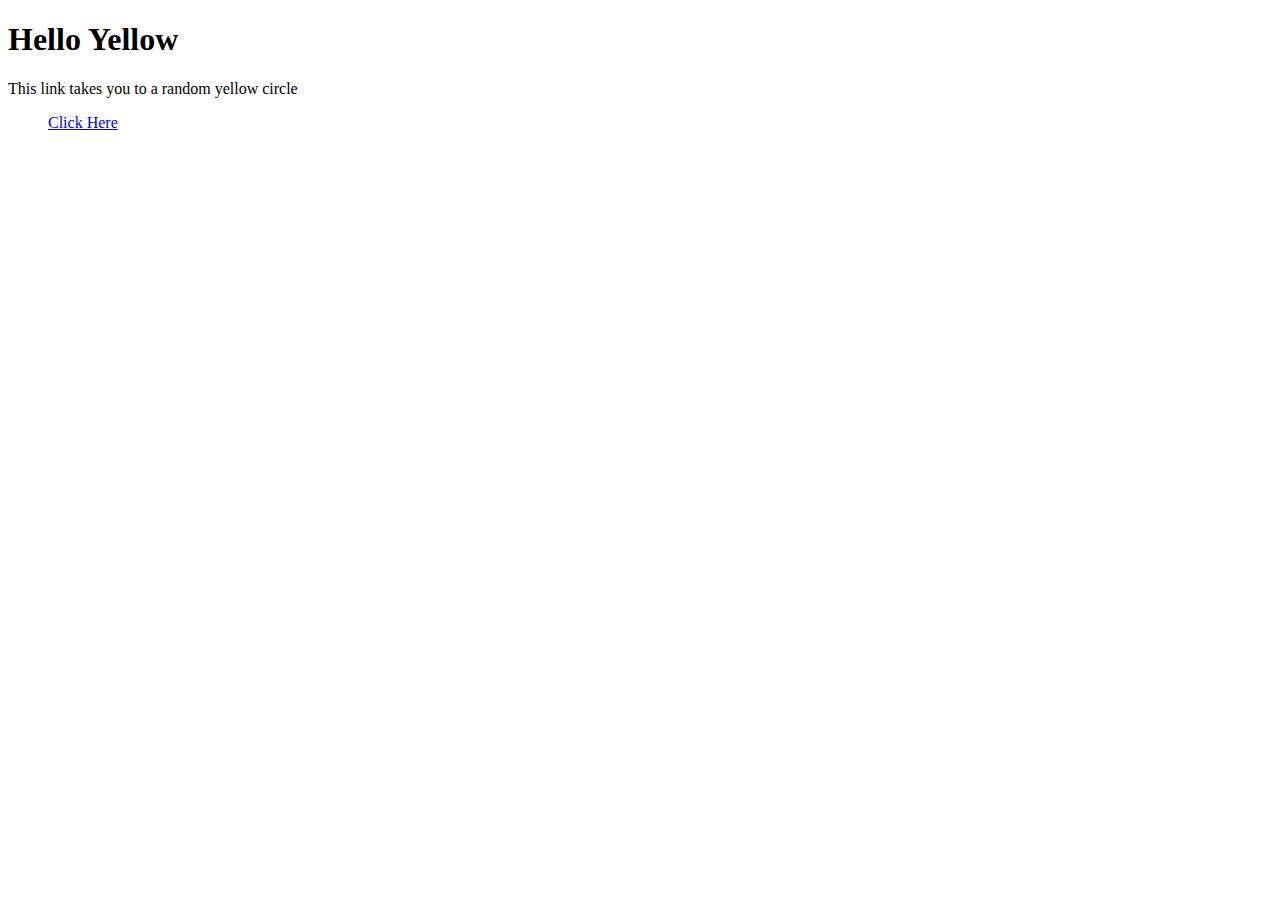
==== index.html @ 2d3a148a "Add files via upload" ====
<!DOCTYPE html>
		<html lang="en">
		<head>
		<title> Hello Yellow</title>
	</head>
</html>
<body>
	<h1>Hello Yellow</h1>
	<header>
	<nav> </nav>
</header>
<div> 
	<p> This link takes you to a random yellow circle </p>
<ul> 
	<a href="Circle page.html"> Click Here
</a>
</ul>
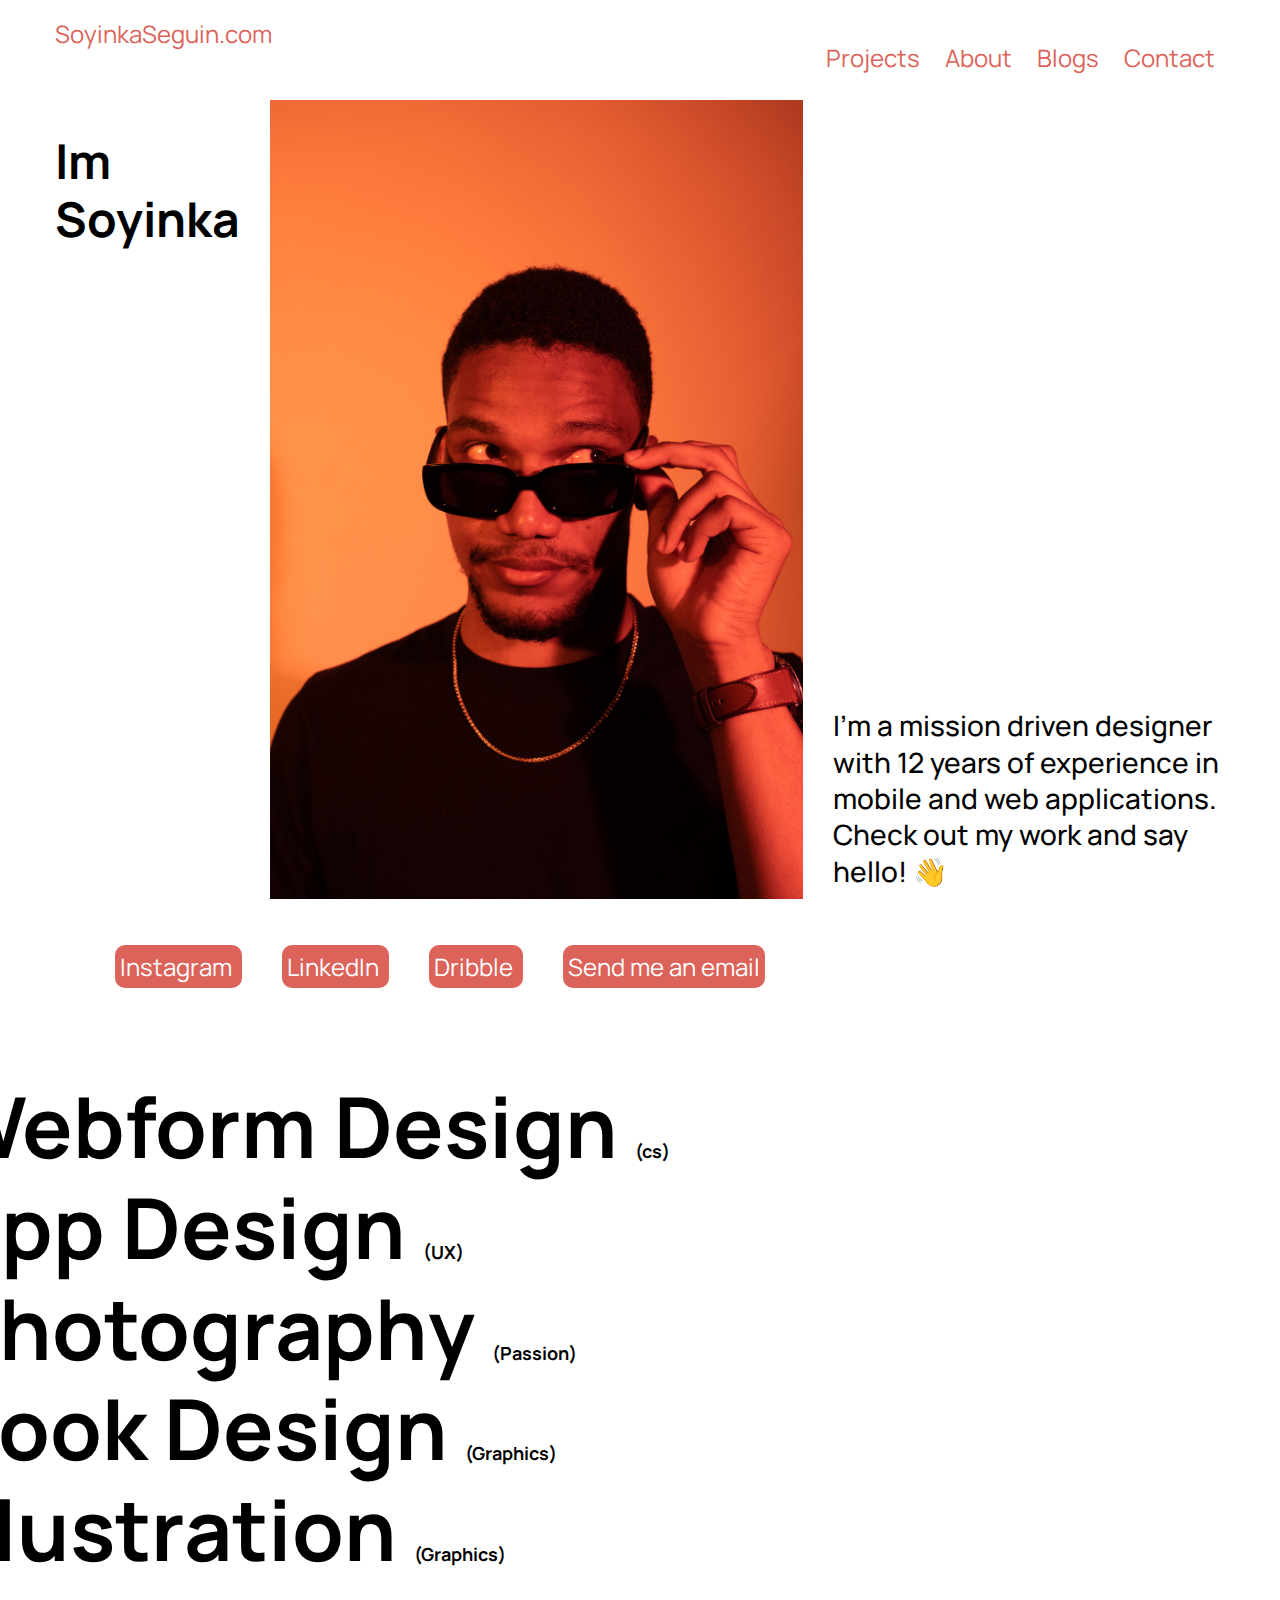
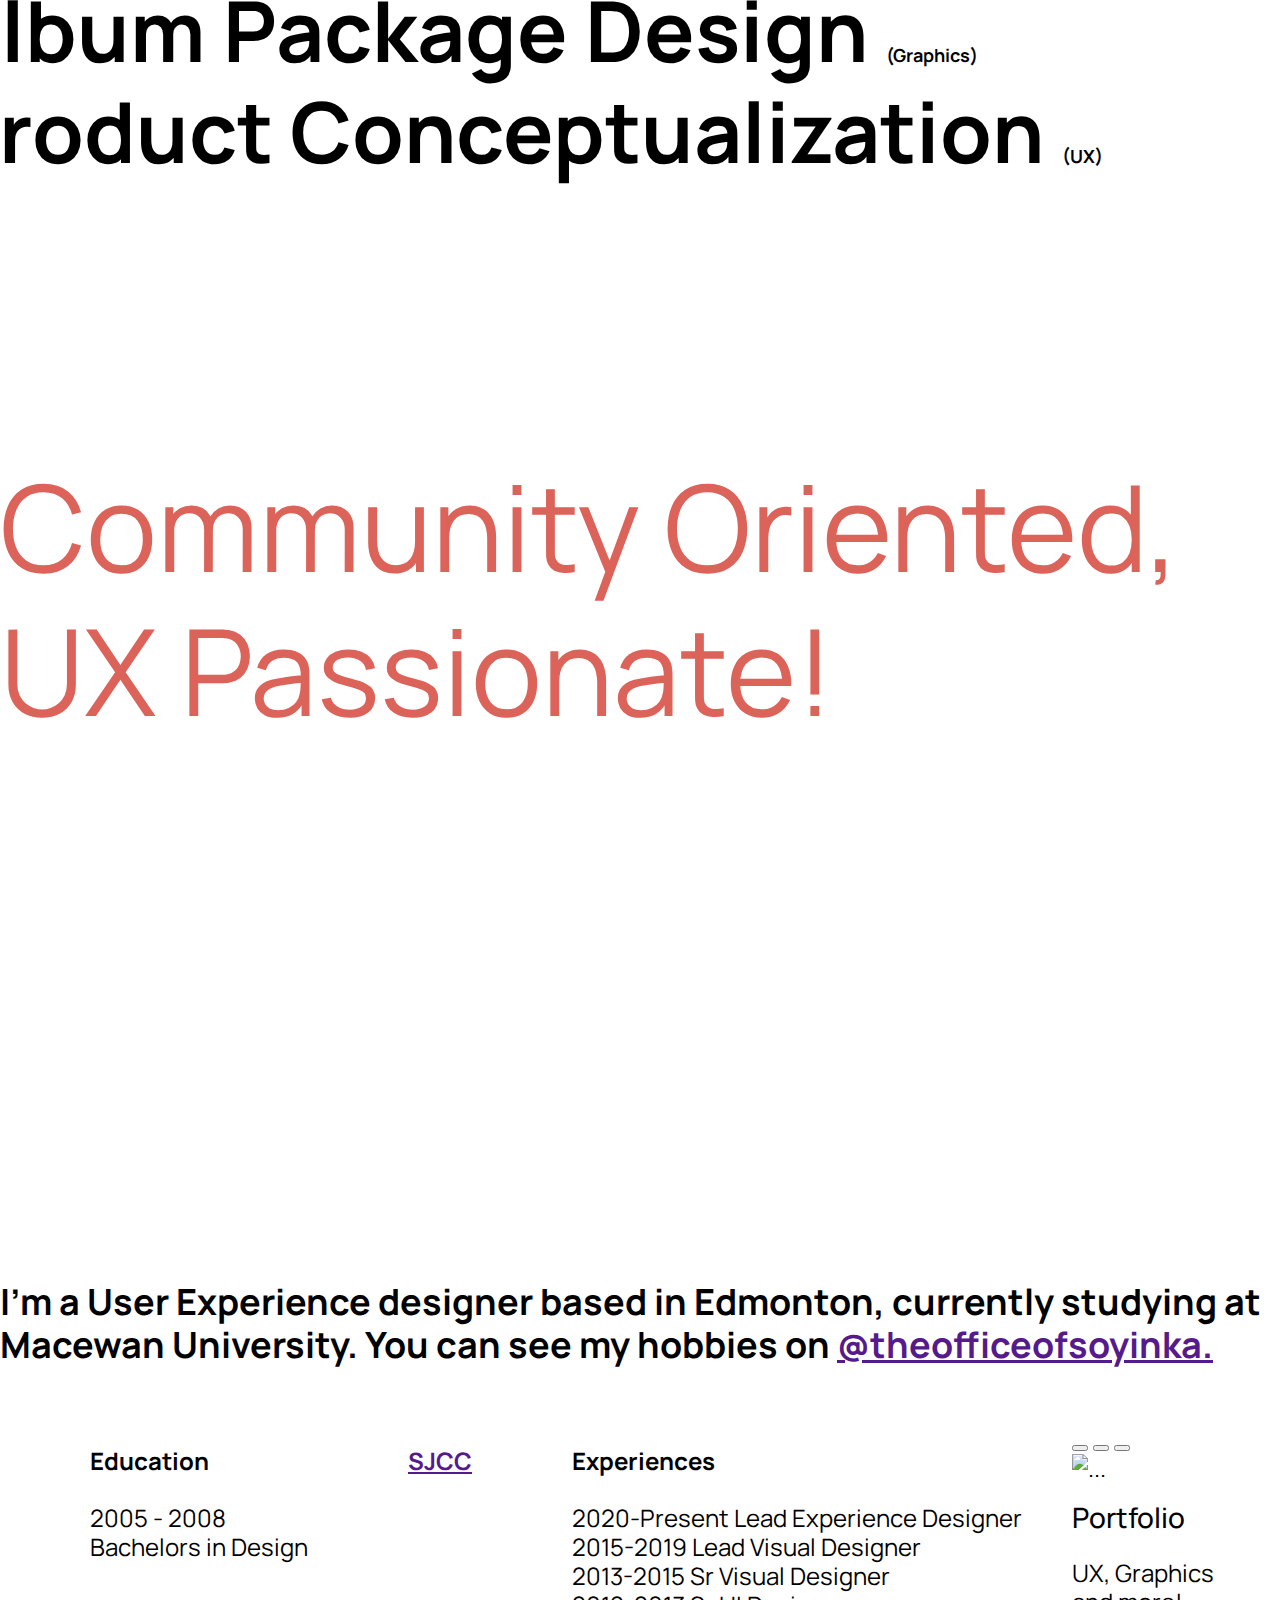
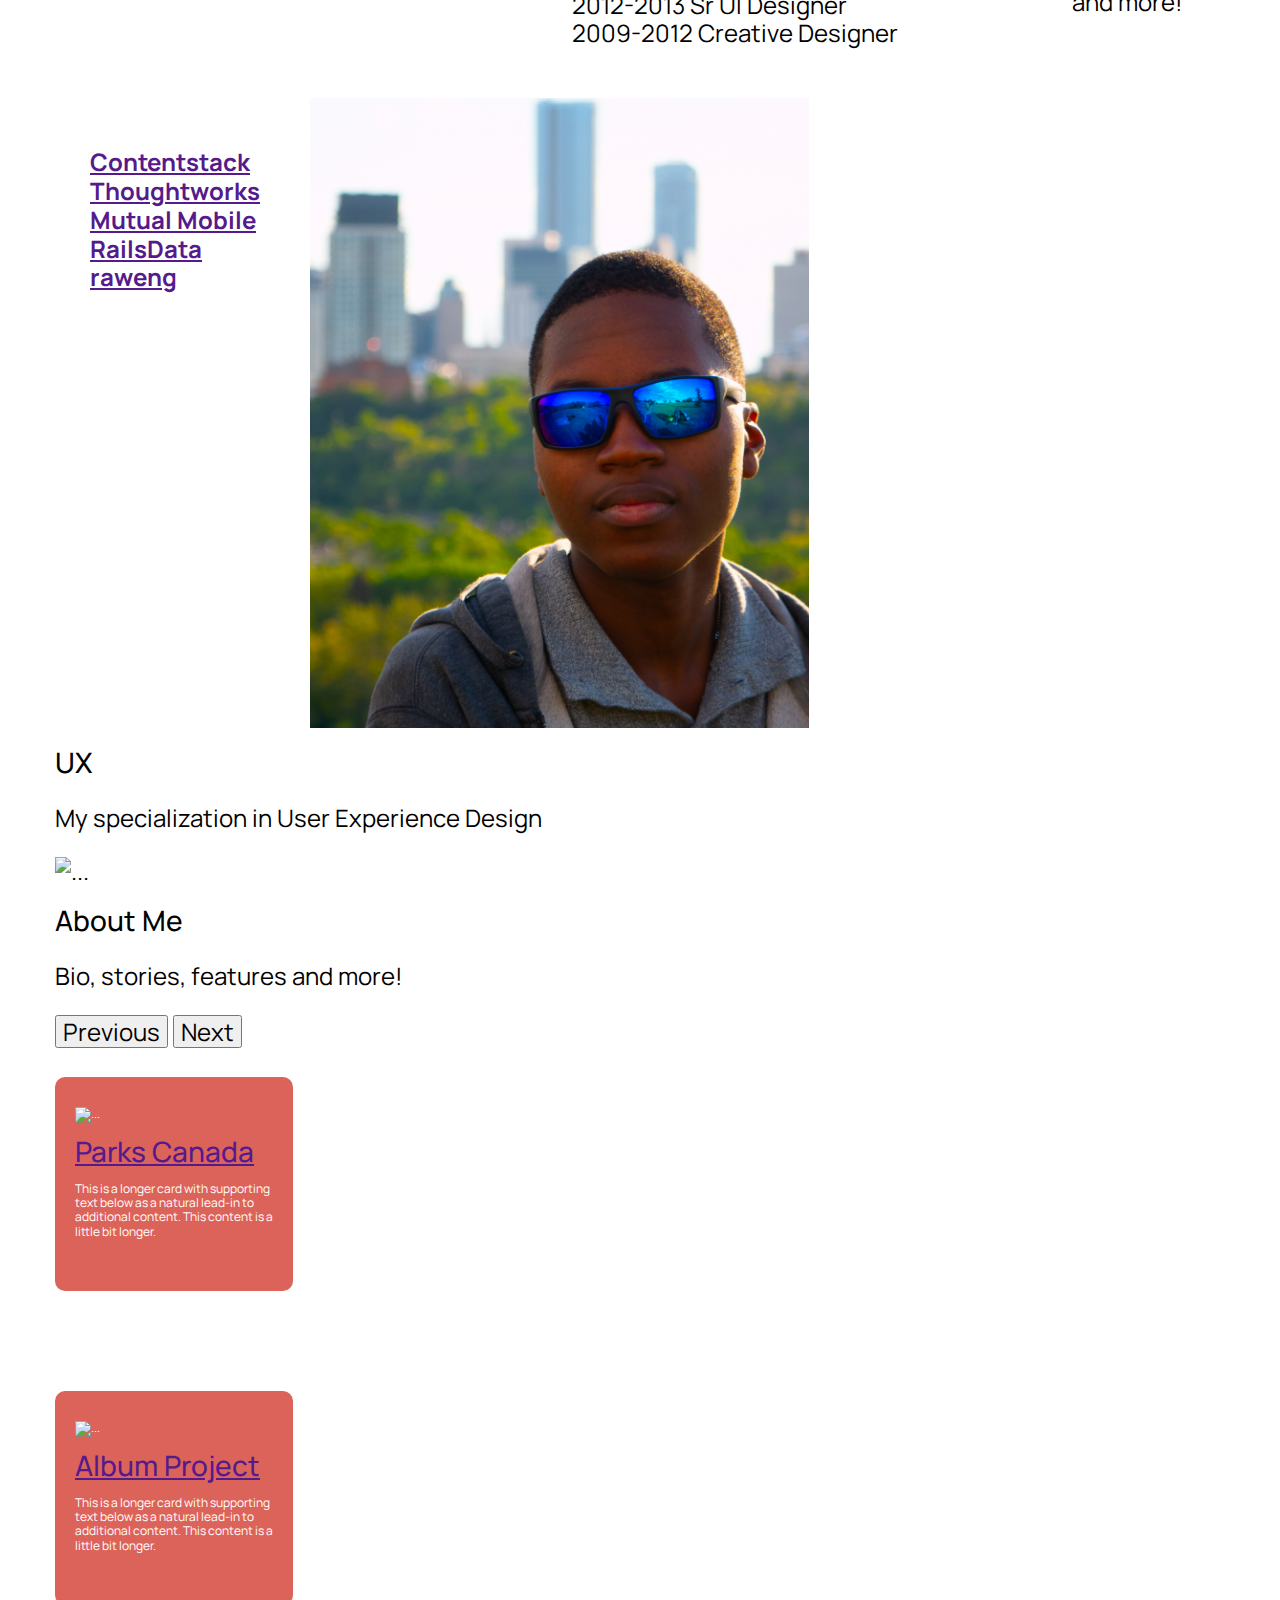
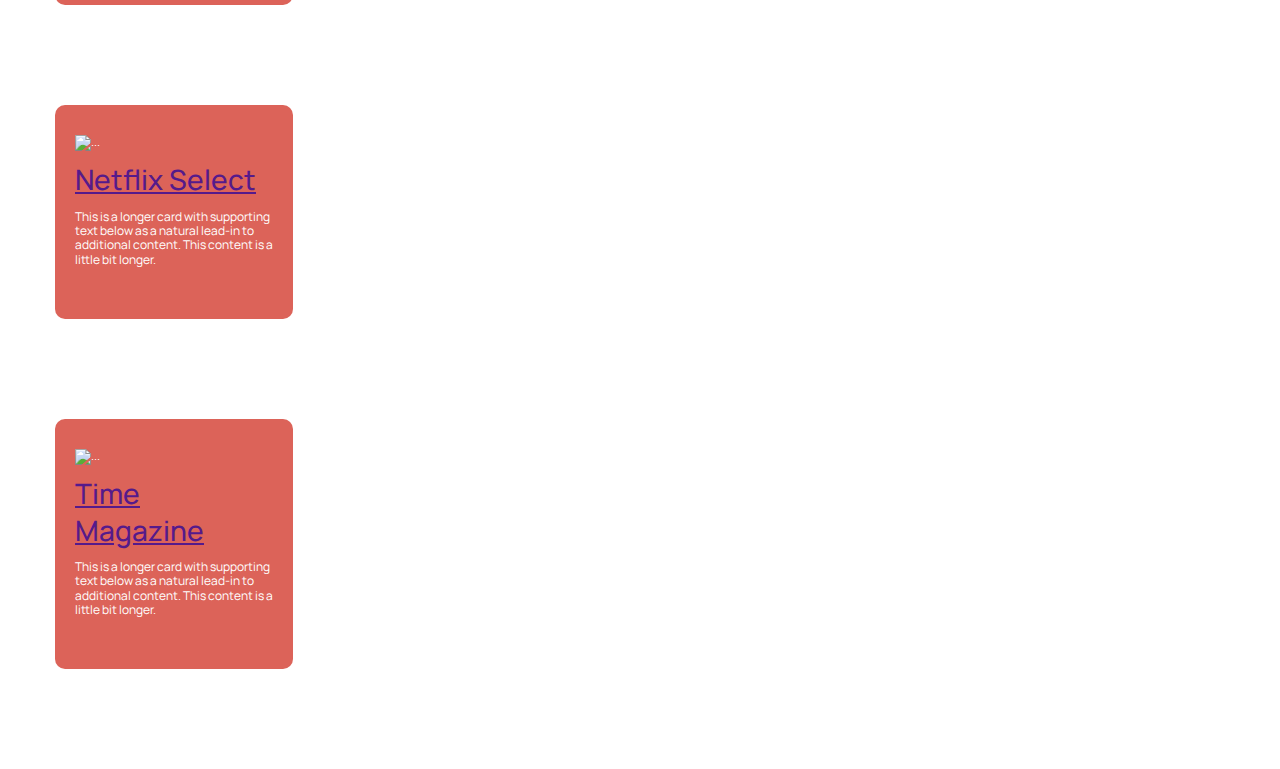
==== commit 961d6afe: "Add files via upload" ====
--- a/index.html
+++ b/index.html
@@ -1,17 +1,352 @@
 <!DOCTYPE html>
-		<html lang="en">
-		<head>
-		<title> Hello Yellow</title>
+<html lang="en">
+	<head>
+		
+		<link rel="stylesheet" type="text/css" href="normalize.css">
+		<link rel="preconnect" href="https://fonts.googleapis.com">
+<link rel="preconnect" href="https://fonts.gstatic.com" crossorigin>
+<link href="https://fonts.googleapis.com/css2?family=Manrope:wght@200;300;400;500;600;700;800&display=swap" rel="stylesheet">
+		<link href="https://cdn.jsdelivr.net/npm/bootstrap@5.2.2/dist/css/bootstrap.min.css" rel="stylesheet" integrity="sha384-Zenh87qX5JnK2Jl0vWa8Ck2rdkQ2Bzep5IDxbcnCeuOxjzrPF/et3URy9Bv1WTRi" crossorigin="anonymous">
+		<link rel="stylesheet" type="text/css" href="style.css">
+
+		<!-- Required meta tags -->
+		<meta charset="utf-8">
+		<meta name="viewport" content="width=device-width, initial-scale=1, shrink-to-fit=no">
+
+		<title>October 5th</title>
+
+
+
+		
 	</head>
+<body>
+	
+	
+	
+	<div class="container-fluid"> 
+		<header class="container">
+			<a id="troubleshoot" href="">SoyinkaSeguin.com</a>
+			<nav class="rightalign"> 
+				<div class="row">
+				
+				<ul class="navlink">
+					<li> 
+						<a href=""> Projects</a>
+
+					</li>
+						<li> 
+						<a href=""> About</a>
+
+					</li>
+					<li> 
+						<a href=""> Blogs</a>
+
+					</li>
+					<li> 
+						<a href=""> Contact</a>
+
+					</li>
+				
+				</ul>
+			</nav>
+
+		</header>
+
+	</div>
+<div class="container">
+	<div class="hero-grid"> 
+		<h1 id="blurb-bold" >Im Soyinka</h1>
+	<img id="hero-img" src="Soyinka_37.jpeg" >
+	<div id="hero-blurb">
+	<h5> I'm a mission driven designer with 12 years of experience in mobile and web applications. Check out my work and say hello! 👋</h5>
+</div>
+
+</div>
+
+<div class="chunk">
+	<ul id="social-links">
+		<li> 
+	    <a  class="buttons" href="https://www.instagram.com/advinroynetto/"> Instagram </a>
+</li>
+	<li > 
+		 <a class="buttons" href="https://www.linkedin.com/in/advinroynetto/"> LinkedIn </a>
+	</li>
+	
+	<li> 
+		 <a class="buttons" href="https://dribbble.com/advinroynetto"> Dribble </a>
+	</li>
+
+	<li>
+		<a class="buttons" class="rightalign" href="https://mail.google.com/mail/u/1/#inbox?compose=GTvVlcSMTSDvknWVktLqsrPZmpHszsVKqlDzzBxswmrDQgfFWrxdmlZKzgrlssjxgGjHFNHCkLLbf"> Send me an email</a>
+
+	</li>
+    </ul>
+</div>
+
+<div id="test" > </div>
+<div> 
+
+ <li > 
+ 	<a class="project-item" href=""> Webform Design  <span class="minitext"> (cs) </span> </a>
+ </li>
+</div>
+
+<div> 
+	<li> <a class="project-item" href=""> App Design <span class="minitext"> (UX)</span> </a>
+</li>
+	</div>
+  <div>
+	<li>  <a class="project-item" href=""> Photography  <span class="minitext"> (Passion) </span> </a>
+ </li>
+</div>
+
+<div>
+	<li> <a class="project-item" href="">Book Design <span class="minitext"> (Graphics)</span> </a>
+</li>
+</div>
+<div >
+	<li> <a  class="project-item" href=""> Illustration <span class="minitext">(Graphics)</span> </a>
+	</li>
+</div>
+		<div > 
+		<li> <a  class="project-item"href=""> Album Package Design  <span class="minitext"> (Graphics)</span> </a>
+</li>
+</div>
+
+<div>  
+
+	<li> <a class="project-item" href="minitext"> Product Conceptualization  <span class="minitext"> (UX) </span> </a>
+</li>
+</div>
+
+
+</li>
+</ul>
+   </div>    
+    </div>
+</a>
+</div>
+ 
+
+ <section class="sectionbg">
+<div>
+
+
+	
+<div class="container">
+ <br>
+</div>
+
+<div class="centered" > <span id="blurb-bold"> Community Oriented, <br> UX Passionate! </span> </h1>
+</div>
+<br>
+
+<div>
+	<h2>I’m a User Experience designer based in Edmonton, currently  studying at Macewan University. You can see my hobbies on <span> <a href=""> @theofficeofsoyinka.</a> </span> 
+
+	</h2>
+
+
+	<div> 
+		</section>
+		<ul class="floatingbody">
+
+		<li> 
+		 <span id="bodybold">Education</span>
+		 <br> 2005 - 2008 <br> Bachelors in Design
+	</li>
+
+	<li> 
+		<a href=""> <span id="bodybold">SJCC</span> </a>
+		 
+</li>
+
+
+<li>
+		 <span id="bodybold">Experiences</span>
+	<br> 2020-Present
+Lead Experience Designer <br> 2015-2019
+Lead Visual Designer <br> 2013-2015
+Sr Visual Designer <br> 2012-2013
+Sr UI Designer 
+<br> 2009-2012
+Creative Designer 
+
+
+	<li> 
+		<a href=""> <span id="bodybold">Contentstack <br> Thoughtworks <br> Mutual Mobile <br> RailsData <br> raweng
+		</span> </a>
+		 
+</li>
+
+
+
+</ul>
+
+
+
+
+
+	</div>
+
+</div>
+
+</div>
+</li>
+</ul>
+</div>
+</div>
+</div>
+</section>
+</nav>
+
+
+
+<section> 
+	<br>
+
+<div>
+
+	<div class="container">
+	<div > 
+
+<div id="carouselExampleDark" class="carousel carousel-dark slide" data-bs-ride="carousel">
+  <div class="carousel-indicators">
+    <button type="button" data-bs-target="#carouselExampleDark" data-bs-slide-to="0" class="active" aria-current="true" aria-label="Slide 1"></button>
+    <button type="button" data-bs-target="#carouselExampleDark" data-bs-slide-to="1" aria-label="Slide 2"></button>
+    <button type="button" data-bs-target="#carouselExampleDark" data-bs-slide-to="2" aria-label="Slide 3"></button>
+  </div>
+  <div class="carousel-inner">
+    <div class="carousel-item active" data-bs-interval="10000">
+      <img id="mover" src="P1040961.jpg" class="d-block w-100" alt="...">
+      <div class="carousel-caption d-none d-md-block">
+        <h5>Portfolio</h5>
+        <p>UX, Graphics and more!</p>
+      </div>
+    </div>
+    <div class="carousel-item" data-bs-interval="2000">
+      <img id="mover"  src="P1040968-2.jpg" class="d-block w-100" alt="...">
+      <div class="carousel-caption d-none d-md-block">
+        <h5>UX</h5>
+        <p>My specialization in User Experience Design</p>
+      </div>
+    </div>
+    <div class="carousel-item">
+      <img id="mover" src="Soyinka-13.jpeg" class="d-block w-100" alt="...">
+      <div class="carousel-caption d-none d-md-block">
+        <h5>About Me</h5>
+        <p>Bio, stories, features and more!</p>
+      </div>
+    </div>
+  </div>
+  <button class="carousel-control-prev" type="button" data-bs-target="#carouselExampleDark" data-bs-slide="prev">
+    <span class="carousel-control-prev-icon" aria-hidden="true"></span>
+    <span class="visually-hidden">Previous</span>
+  </button>
+  <button class="carousel-control-next" type="button" data-bs-target="#carouselExampleDark" data-bs-slide="next">
+    <span class="carousel-control-next-icon" aria-hidden="true"></span>
+    <span class="visually-hidden">Next</span>
+  </button>
+</section>
+</div>
+
+
+
+</li>
+</ul>
+</div>
+</section>
+
+<br>
+<section  class="container" >
+	
+
+<div class="row row-cols-1 row-cols-md-2 g-4" >
+  <div class="col"  style="width: 18rem;" >
+    <div class="card" id="tried">
+      <img src="P1040968.jpg" class="card-img-top" alt="...">
+      <div class="card-body">
+        <h5 class="card-title">  <span> <a href="">  Parks Canada </a> </span> </h5>
+        <p class="card-text">This is a longer card with supporting text below as a natural lead-in to additional content. This content is a little bit longer.</p>
+      </div>
+    </div>
+  </div>
+  <div  class="col" style="width: 18rem;"  >
+    <div  class="card" id="tried">
+      <img src="P1040972.jpg" class="card-img-top" alt="...">
+      <div class="card-body">
+        <h5 class="card-title"> <span > <a href="">  Album Project </a> </span> </h5>
+        <p class="card-text">This is a longer card with supporting text below as a natural lead-in to additional content. This content is a little bit longer.</p>
+      </div>
+    </div>
+  </div>
+  <div class="col" style="width: 18rem;" >
+    <div class="card" id="tried">
+      <img src="P1040983.jpg" class="card-img-top" alt="...">
+      <div class="card-body">
+        <h5 class="card-title"> <span > <a href="">Netflix Select </a> </span> </h5>
+        <p class="card-text">This is a longer card with supporting text below as a natural lead-in to additional content. This content is a little bit longer.</p>
+      </div>
+    </div>
+  </div>
+<div  class="col" style="width: 18rem;">
+    <div class="card"  id="tried">
+      <img src="P1040972.jpg" class="card-img-top" alt="...">
+      <div class="card-body">
+        <h5 class="card-title"> <span > <a href=""> Time Magazine </a> </span> </h5>
+        <p class="card-text">This is a longer card with supporting text below as a natural lead-in to additional content. This content is a little bit longer.</p>
+      </div>
+
+      
+    </div>
+
+
+
+
+    </div>
+
+
+
+
+  </div>
+  
+
+
+    </div>
+  </div>
+
+
+</section>
+
+
+</div>
+
+</div>
+
+</section>
+
+
+
+
+
+
+
+
+
+
+
+
+
+
+
+
+
+
+<script src="https://cdn.jsdelivr.net/npm/bootstrap@5.2.2/dist/js/bootstrap.bundle.min.js" integrity="sha384-OERcA2EqjJCMA+/3y+gxIOqMEjwtxJY7qPCqsdltbNJuaOe923+mo//f6V8Qbsw3" crossorigin="anonymous"></script>
+  </body>
 </html>
-<body>
-	<h1>Hello Yellow</h1>
-	<header>
-	<nav> </nav>
-</header>
-<div> 
-	<p> This link takes you to a random yellow circle </p>
-<ul> 
-	<a href="Circle page.html"> Click Here
-</a>
-</ul>+<script src="https://cdn.jsdelivr.net/npm/@popperjs/core@2.11.6/dist/umd/popper.min.js" integrity="sha384-oBqDVmMz9ATKxIep9tiCxS/Z9fNfEXiDAYTujMAeBAsjFuCZSmKbSSUnQlmh/jp3" crossorigin="anonymous"></script>
+<script src="https://cdn.jsdelivr.net/npm/bootstrap@5.2.2/dist/js/bootstrap.min.js" integrity="sha384-IDwe1+LCz02ROU9k972gdyvl+AESN10+x7tBKgc9I5HFtuNz0wWnPclzo6p9vxnk" crossorigin="anonymous"></script>
+</body>
+
+	</html>--- a/style.css
+++ b/style.css
@@ -0,0 +1,358 @@
+/* Our Style Sheet*/
+
+
+/* 
+display:  {inline-block} helps to adjust the size of an element within its div
+after that u can initiate the element size via width.
+
+Add margin tags to my social media links..
+
+
+vh= VIEWPORT HEIGHT
+*/
+
+
+
+* {box-sizing: border-box;}
+ul {
+	list-style-type: none;
+}
+
+li {
+	display: inline;
+}
+.container-fluid {
+	width: 100%;
+	height: 100px;
+	padding-top: 20px;
+	padding-bottom: 20px;
+	background-color: fff;
+
+}
+body {
+	/*margin: 30px;*/
+	font-family: 'Manrope', sans-serif;
+	font-size: 24px;
+	line-height: 1.2;
+	font-weight: 400;
+
+}
+
+header { 
+
+ }
+
+.container {
+	width: 1170px;
+	background-color: fff;
+	margin: 0 auto;xs
+	
+
+}
+
+#troubleshoot { color: rgb(220, 99, 89); 
+text-decoration: none;
+
+}
+
+
+
+.rightalign {
+	float: right;
+	color: white;
+}
+
+.row:before,
+.row:after {
+	content: " ";
+	display: table;
+}
+
+.navlink a {
+	margin-right: 0px;
+	margin-left: 40;
+	padding: 10px;
+	text-decoration: none;
+	color: rgb(220, 99, 89);
+}
+
+img {
+	max-width: 100%;
+}
+h5 {
+	margin-top: 10px;
+	margin-bottom: 10px;
+	font-size: 28px;
+	line-height: 1.3;
+	font-weight: 500;
+}
+
+.hero-grid {
+	display: grid;
+	grid-gap: 30px;
+	grid-template-columns: repeat(8, 1fr);
+	grid-template-rows: auto auto;
+}
+
+#hero-blurb {
+
+	grid-column-start: 6;
+	grid-column-end: 9;
+	grid-row-start: 3;
+	grid-row-end: 4;
+
+}
+
+
+#hero-img {grid-column-start: 2;
+grid-column-end: 6;
+grid-row-start: 1;
+grid-row-end: 4;}
+
+
+.sociallinks {
+	width: 1170px;
+	background-color: white;
+	margin: 0 auto;
+	padding: 10px;
+	padding-bottom: 70px;
+	text-decoration: none;}
+
+	#social-links a{
+		text-decoration: none;
+		color: white;
+	}
+	
+	}
+
+	#email a {
+		color: white;
+	}
+	
+.righttext {
+	text-align: left;
+	text-decoration: none;
+}
+
+
+.project-item {
+	
+    margin-left: -110px;
+    font-size: 3.5em;
+    position: relative;
+    padding-right: 50px;
+    padding-bottom: 30px;
+    text-decoration: none;
+    color: black;
+   font-weight: bold;
+}
+.project-item:hover {
+
+	color: orange;
+	text-decoration: underline;
+
+}
+
+
+
+
+.minitext {
+	/*Figure out what this coding is*/
+	
+    font-size: 18px;
+    line-height: ;
+    
+}
+
+
+.bluebg {
+	background-color: #7fdffa;
+
+}
+
+.yellowbg {
+	background-color: #f8fa7f;
+
+}
+
+.greenbg {
+background-color: #7ffaa0;;
+
+}
+
+#slide {
+	padding-top: 150px;
+	padding-bottom: 150px;
+	background-color: whitesmoke;
+	color: rgb(220, 99, 89);;
+	font-size: 5em;
+	ba
+
+}
+
+.centered {
+
+	background-image: url(Soyinka-13.jpeg);
+	background-repeat: no-repeat;
+	background-size: cover;
+	height: 350px;
+	width: 100%;
+	color: rgb(220, 99, 89);
+	font-size: 5em;
+	padding-top: 19%;
+	padding-bottom: 60%;
+
+}
+
+
+
+
+
+.category-acronym {
+    position: absolute;
+    left: auto;
+    top: 40px;
+    right: 0%;
+    bottom: auto;
+    display: -webkit-box;
+    display: -webkit-flex;
+    display: -ms-flexbox;
+    display: flex;
+    font-size: 20px;
+    font-weight: 700;
+    display: flex;
+}
+
+.floatingbody li {
+	display: grid;
+	float: left;
+	margin: 50px;
+	text-decoration: none;
+	grid-column-start: 6;
+	grid-column-end: 9;
+	grid-row-start: 3;
+	grid-row-end: 4;
+
+
+
+}
+
+#bodybold {
+	font-weight: bold;
+	font-size: ;
+	
+}
+
+#VenusDesignSystem{
+	background-color: yellow;
+
+
+}
+
+#illam{
+
+}
+
+#PoeticFilmDiLab{
+
+}
+
+#PVRMobileApplication{
+
+}
+
+#eDesign{
+
+}
+
+#Airport{
+
+}
+
+#daysofart {
+
+}
+
+#illust {
+	margin-top: -500px;
+	height: 570px;
+	position: relative;
+
+}
+
+#illust h6 {
+	position: absolute;
+}
+
+#illust img { 
+	position: absolute;
+	z-index: -1;
+
+ }
+
+
+
+	.chunk {
+	color: white ;
+	background-color: white;
+	padding:  30px 20px; 
+	padding-bottom: 70px;
+
+}
+
+	.buttons  { color: #fff ; background-color: rgb(220, 99, 89);
+              margin-right: 40px;
+			margin-left: 40; 
+			border-radius: 10px;
+			padding: 5px;
+
+		}
+.buttons:hover {
+
+	background-color: skyblue;
+	
+
+}
+
+
+.body:hover { 
+
+background-color: brown; }
+
+#tried {
+
+	color: #fff ;
+	background-color: lightgray;
+	padding:  30px 20px;
+	padding:  30px 20px; 
+	padding-bottom: 40px;
+	border-radius: 10px;
+	font-size: 12px;
+	margin-right: 50px;
+	margin-bottom: 100px;
+	background-color: rgb(220, 99, 89);
+
+
+
+}
+
+#mover { 
+grid-column-start: 1;
+grid-column-end: 2;
+grid-row-start: 1;
+grid-row-end: 2;
+object-fit: cover;
+object-position: center;
+height: 70vh;
+overflow: hidden;
+
+ }
+
+ #card-details {
+
+ 	color: white ; background-color: ;
+ }
+
+
+
+
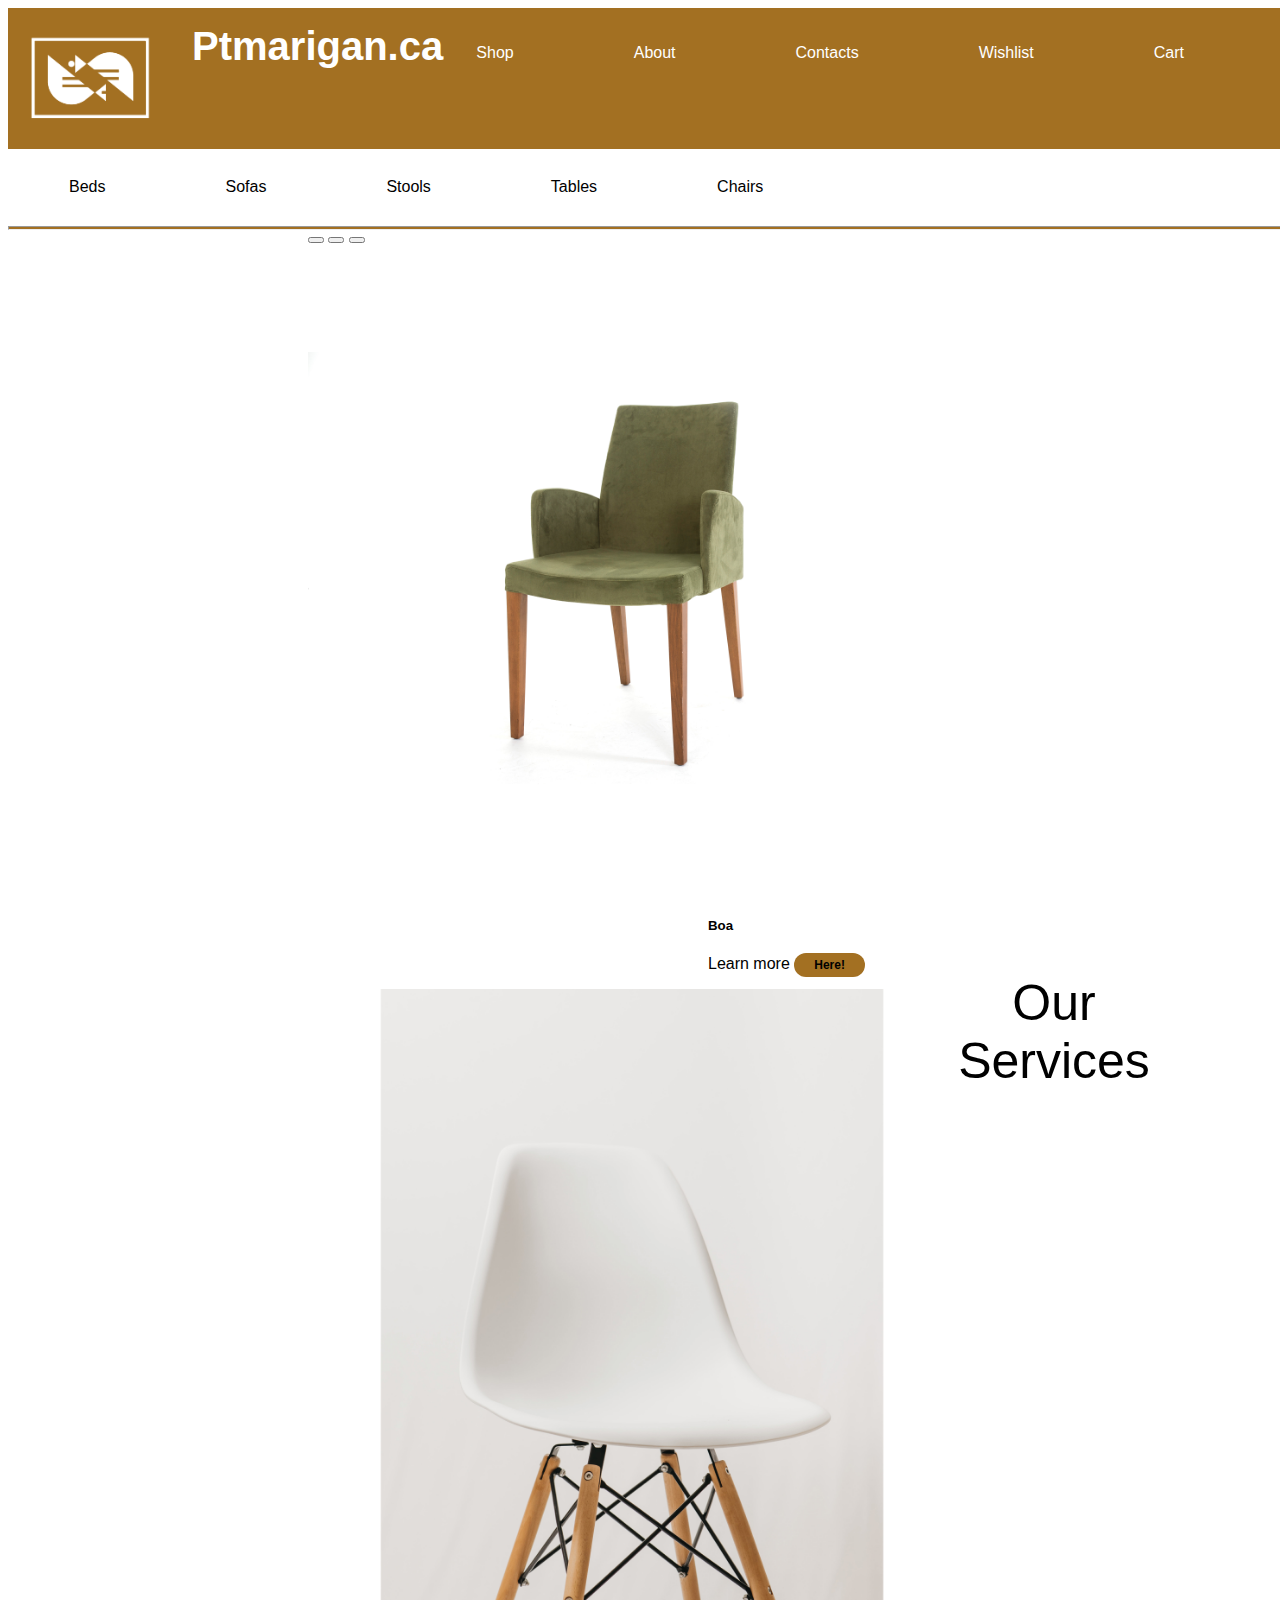
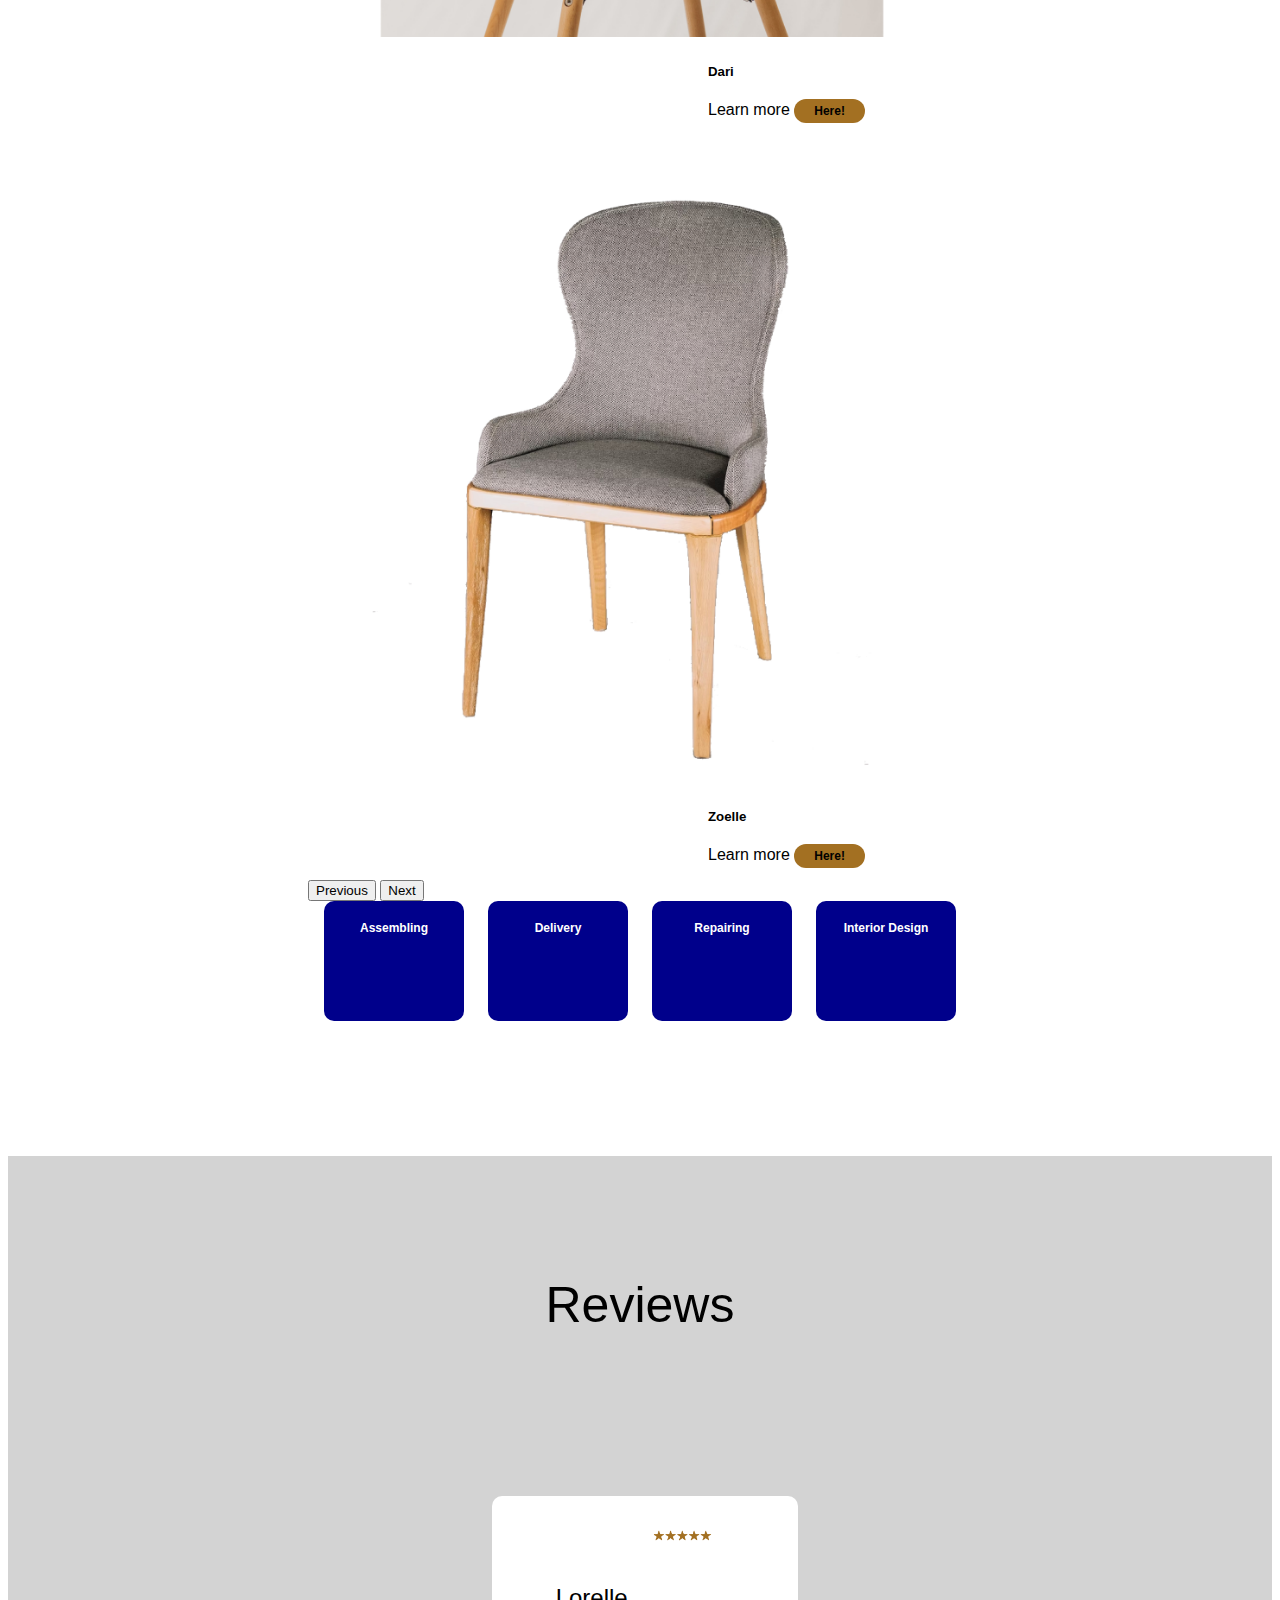
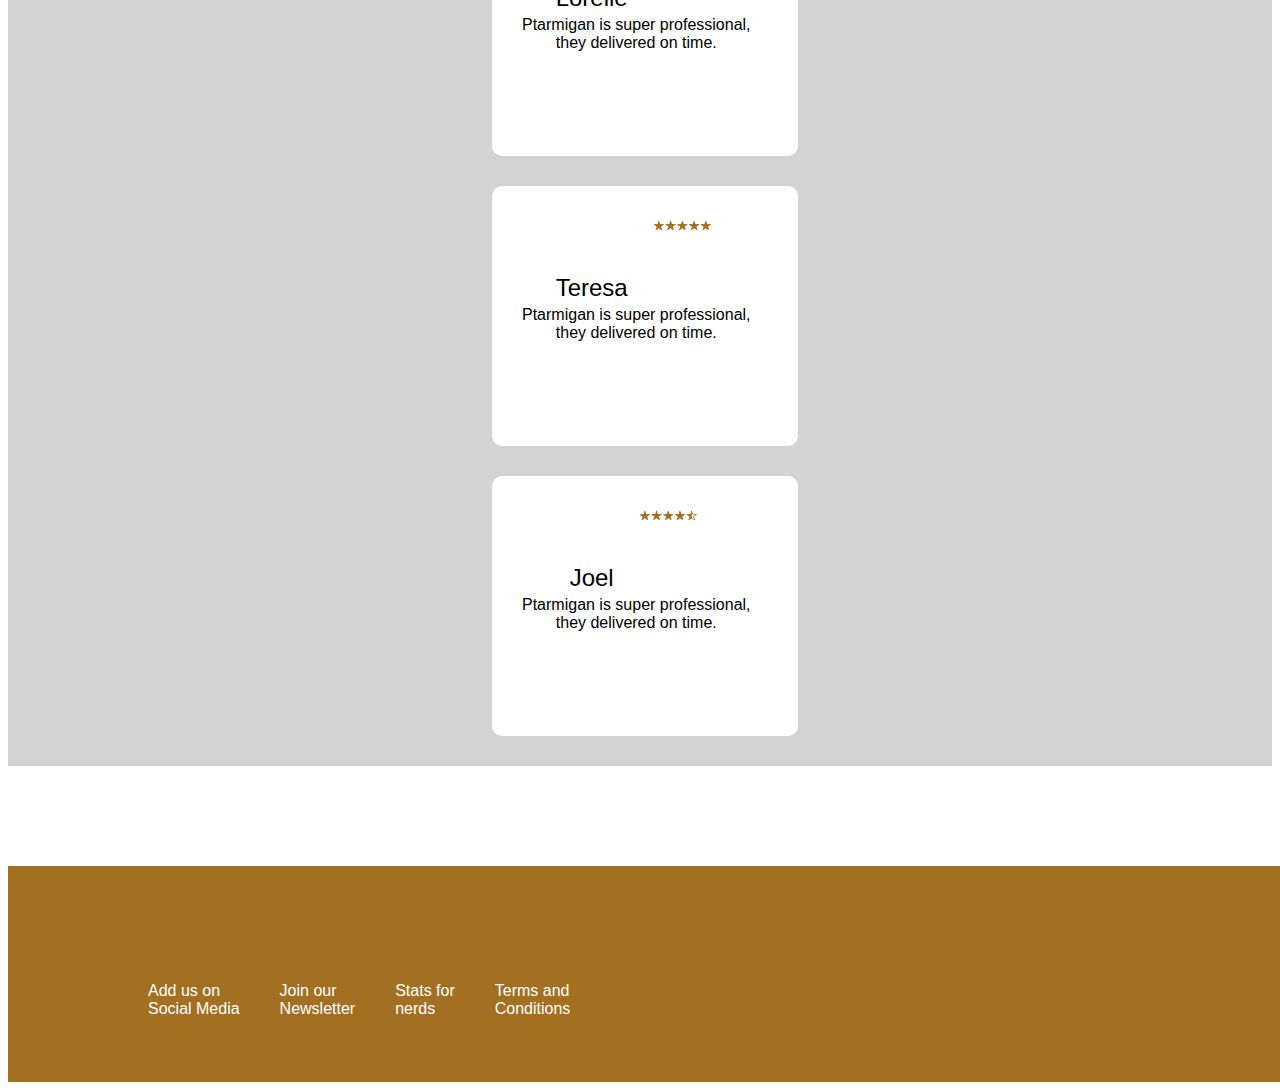
==== commit a34237c0: "Add files via upload" ====
--- a/index.html
+++ b/index.html
@@ -4,8 +4,8 @@
 		
 		<link rel="stylesheet" type="text/css" href="normalize.css">
 		<link rel="preconnect" href="https://fonts.googleapis.com">
-<link rel="preconnect" href="https://fonts.gstatic.com" crossorigin>
-<link href="https://fonts.googleapis.com/css2?family=Manrope:wght@200;300;400;500;600;700;800&display=swap" rel="stylesheet">
+		<link rel="preconnect" href="https://fonts.gstatic.com" crossorigin>
+		<link href="https://fonts.googleapis.com/css2?family=Manrope:wght@200;300;400;500;600;700;800&display=swap" rel="stylesheet">
 		<link href="https://cdn.jsdelivr.net/npm/bootstrap@5.2.2/dist/css/bootstrap.min.css" rel="stylesheet" integrity="sha384-Zenh87qX5JnK2Jl0vWa8Ck2rdkQ2Bzep5IDxbcnCeuOxjzrPF/et3URy9Bv1WTRi" crossorigin="anonymous">
 		<link rel="stylesheet" type="text/css" href="style.css">
 
@@ -13,37 +13,42 @@
 		<meta charset="utf-8">
 		<meta name="viewport" content="width=device-width, initial-scale=1, shrink-to-fit=no">
 
-		<title>October 5th</title>
-
-
-
-		
-	</head>
+		<title>Ptmarigan.ca</title>
+
+</head>
+
 <body>
 	
-	
-	
-	<div class="container-fluid"> 
-		<header class="container">
-			<a id="troubleshoot" href="">SoyinkaSeguin.com</a>
-			<nav class="rightalign"> 
+		<header class="fixed">
+
+
+			<a id="logo" href="index.html">
+				<img src="Screen Shot 2022-12-07 at 7.52.21 AM.png"> </a>
+
+			 <a id="troubleshoot" href="index.html">  Ptmarigan.ca  </a>
+			<nav> 
 				<div class="row">
 				
 				<ul class="navlink">
 					<li> 
-						<a href=""> Projects</a>
+						<a href=""> Cart</a>
 
 					</li>
 						<li> 
+						<a href=""> Wishlist</a>
+
+					</li>
+					<li> 
+						<a href=""> Contacts</a>
+
+					</li>
+					<li> 
 						<a href=""> About</a>
 
 					</li>
-					<li> 
-						<a href=""> Blogs</a>
-
-					</li>
-					<li> 
-						<a href=""> Contact</a>
+
+					<li> 
+						<a href="Interior.html"> Shop</a>
 
 					</li>
 				
@@ -52,163 +57,51 @@
 
 		</header>
 
-	</div>
-<div class="container">
-	<div class="hero-grid"> 
-		<h1 id="blurb-bold" >Im Soyinka</h1>
-	<img id="hero-img" src="Soyinka_37.jpeg" >
-	<div id="hero-blurb">
-	<h5> I'm a mission driven designer with 12 years of experience in mobile and web applications. Check out my work and say hello! 👋</h5>
-</div>
-
-</div>
-
-<div class="chunk">
-	<ul id="social-links">
-		<li> 
-	    <a  class="buttons" href="https://www.instagram.com/advinroynetto/"> Instagram </a>
-</li>
-	<li > 
-		 <a class="buttons" href="https://www.linkedin.com/in/advinroynetto/"> LinkedIn </a>
-	</li>
-	
-	<li> 
-		 <a class="buttons" href="https://dribbble.com/advinroynetto"> Dribble </a>
-	</li>
-
-	<li>
-		<a class="buttons" class="rightalign" href="https://mail.google.com/mail/u/1/#inbox?compose=GTvVlcSMTSDvknWVktLqsrPZmpHszsVKqlDzzBxswmrDQgfFWrxdmlZKzgrlssjxgGjHFNHCkLLbf"> Send me an email</a>
-
-	</li>
-    </ul>
-</div>
-
-<div id="test" > </div>
-<div> 
-
- <li > 
- 	<a class="project-item" href=""> Webform Design  <span class="minitext"> (cs) </span> </a>
- </li>
-</div>
-
-<div> 
-	<li> <a class="project-item" href=""> App Design <span class="minitext"> (UX)</span> </a>
-</li>
-	</div>
-  <div>
-	<li>  <a class="project-item" href=""> Photography  <span class="minitext"> (Passion) </span> </a>
- </li>
-</div>
-
-<div>
-	<li> <a class="project-item" href="">Book Design <span class="minitext"> (Graphics)</span> </a>
-</li>
-</div>
-<div >
-	<li> <a  class="project-item" href=""> Illustration <span class="minitext">(Graphics)</span> </a>
-	</li>
-</div>
-		<div > 
-		<li> <a  class="project-item"href=""> Album Package Design  <span class="minitext"> (Graphics)</span> </a>
-</li>
-</div>
-
-<div>  
-
-	<li> <a class="project-item" href="minitext"> Product Conceptualization  <span class="minitext"> (UX) </span> </a>
-</li>
-</div>
-
-
-</li>
-</ul>
-   </div>    
-    </div>
-</a>
-</div>
- 
-
- <section class="sectionbg">
-<div>
-
-
-	
-<div class="container">
- <br>
-</div>
-
-<div class="centered" > <span id="blurb-bold"> Community Oriented, <br> UX Passionate! </span> </h1>
-</div>
-<br>
-
-<div>
-	<h2>I’m a User Experience designer based in Edmonton, currently  studying at Macewan University. You can see my hobbies on <span> <a href=""> @theofficeofsoyinka.</a> </span> 
-
-	</h2>
-
-
-	<div> 
-		</section>
-		<ul class="floatingbody">
-
-		<li> 
-		 <span id="bodybold">Education</span>
-		 <br> 2005 - 2008 <br> Bachelors in Design
-	</li>
-
-	<li> 
-		<a href=""> <span id="bodybold">SJCC</span> </a>
-		 
-</li>
-
-
-<li>
-		 <span id="bodybold">Experiences</span>
-	<br> 2020-Present
-Lead Experience Designer <br> 2015-2019
-Lead Visual Designer <br> 2013-2015
-Sr Visual Designer <br> 2012-2013
-Sr UI Designer 
-<br> 2009-2012
-Creative Designer 
-
-
-	<li> 
-		<a href=""> <span id="bodybold">Contentstack <br> Thoughtworks <br> Mutual Mobile <br> RailsData <br> raweng
-		</span> </a>
-		 
-</li>
-
-
-
-</ul>
-
-
-
-
-
-	</div>
-
-</div>
-
-</div>
-</li>
-</ul>
-</div>
-</div>
-</div>
-</section>
-</nav>
-
-
-
-<section> 
-	<br>
-
-<div>
-
-	<div class="container">
-	<div > 
+	   </div>
+
+
+	   <div class="header2 fixed2">
+		<nav> 
+				<div class="hrow2">
+				
+				<ul class="navlink2">
+					<li> 
+						<a href=""> Chairs</a>
+
+					</li>
+						<li> 
+						<a href=""> Tables</a>
+
+					</li>
+					<li> 
+						<a href=""> Stools</a>
+
+					</li>
+					<li> 
+						<a href=""> Sofas</a>
+
+					</li>
+					<li> 
+						<a href=""> Beds</a>
+
+					</li>
+				
+				
+				</ul>
+			</nav>
+			
+		</div>
+
+
+	   </div>
+
+<section class="godown"> 
+  <br>
+
+<div class="containerindx">
+
+  <div class="container-fluid">
+  <div > 
 
 <div id="carouselExampleDark" class="carousel carousel-dark slide" data-bs-ride="carousel">
   <div class="carousel-indicators">
@@ -218,24 +111,24 @@
   </div>
   <div class="carousel-inner">
     <div class="carousel-item active" data-bs-interval="10000">
-      <img id="mover" src="P1040961.jpg" class="d-block w-100" alt="...">
-      <div class="carousel-caption d-none d-md-block">
-        <h5>Portfolio</h5>
-        <p>UX, Graphics and more!</p>
+      <img id="mover" src="Slide Boa.jpg" class="d-block w-100" alt="...">
+      <div class="carousel-caption d-none d-md-block" id="thisbg">
+        <h5 class="titletesting">Boa </h5>
+        <p class="titletesting">  Learn more <span class="col-md-4 slidebutton"> Here! </span> </p>
       </div>
     </div>
     <div class="carousel-item" data-bs-interval="2000">
-      <img id="mover"  src="P1040968-2.jpg" class="d-block w-100" alt="...">
-      <div class="carousel-caption d-none d-md-block">
-        <h5>UX</h5>
-        <p>My specialization in User Experience Design</p>
+      <img id="mover"  src="Slide Dari.jpg" class="d-block w-100" alt="...">
+      <div class="carousel-caption d-none d-md-block" id="thisbg">
+        <h5 class="titletesting"> Dari </h5>
+        <p class="titletesting"> Learn more <span class="col-md-4 slidebutton">  Here!  </span> </p>
       </div>
     </div>
     <div class="carousel-item">
-      <img id="mover" src="Soyinka-13.jpeg" class="d-block w-100" alt="...">
-      <div class="carousel-caption d-none d-md-block">
-        <h5>About Me</h5>
-        <p>Bio, stories, features and more!</p>
+      <img id="mover" src="Slide Zoele.jpg" class="d-block w-100" alt="...">
+      <div class="carousel-caption d-none d-md-block" id="thisbg">
+        <h5 class="titletesting">Zoelle</h5>
+        <p class="titletesting"> Learn more <span class="col-md-4 slidebutton">  Here!  </span> </p>
       </div>
     </div>
   </div>
@@ -250,103 +143,93 @@
 </section>
 </div>
 
-
-
-</li>
-</ul>
-</div>
-</section>
+</div> </section> 
+
+
+
+
+</section>
+<hr id="lined">
 
 <br>
-<section  class="container" >
-	
-
-<div class="row row-cols-1 row-cols-md-2 g-4" >
-  <div class="col"  style="width: 18rem;" >
-    <div class="card" id="tried">
-      <img src="P1040968.jpg" class="card-img-top" alt="...">
-      <div class="card-body">
-        <h5 class="card-title">  <span> <a href="">  Parks Canada </a> </span> </h5>
-        <p class="card-text">This is a longer card with supporting text below as a natural lead-in to additional content. This content is a little bit longer.</p>
-      </div>
-    </div>
-  </div>
-  <div  class="col" style="width: 18rem;"  >
-    <div  class="card" id="tried">
-      <img src="P1040972.jpg" class="card-img-top" alt="...">
-      <div class="card-body">
-        <h5 class="card-title"> <span > <a href="">  Album Project </a> </span> </h5>
-        <p class="card-text">This is a longer card with supporting text below as a natural lead-in to additional content. This content is a little bit longer.</p>
-      </div>
-    </div>
-  </div>
-  <div class="col" style="width: 18rem;" >
-    <div class="card" id="tried">
-      <img src="P1040983.jpg" class="card-img-top" alt="...">
-      <div class="card-body">
-        <h5 class="card-title"> <span > <a href="">Netflix Select </a> </span> </h5>
-        <p class="card-text">This is a longer card with supporting text below as a natural lead-in to additional content. This content is a little bit longer.</p>
-      </div>
-    </div>
-  </div>
-<div  class="col" style="width: 18rem;">
-    <div class="card"  id="tried">
-      <img src="P1040972.jpg" class="card-img-top" alt="...">
-      <div class="card-body">
-        <h5 class="card-title"> <span > <a href=""> Time Magazine </a> </span> </h5>
-        <p class="card-text">This is a longer card with supporting text below as a natural lead-in to additional content. This content is a little bit longer.</p>
-      </div>
-
-      
-    </div>
-
-
-
-
-    </div>
-
-
-
-
-  </div>
+
+<section  class="container-fluid" id="sectional1">
+
+	
+	<div id="line">  </div>
   
-
-
-    </div>
-  </div>
-
-
-</section>
-
-
-</div>
-
-</div>
-
-</section>
-
-
-
-
-
-
-
-
-
-
-
-
-
-
-
-
-
-
-<script src="https://cdn.jsdelivr.net/npm/bootstrap@5.2.2/dist/js/bootstrap.bundle.min.js" integrity="sha384-OERcA2EqjJCMA+/3y+gxIOqMEjwtxJY7qPCqsdltbNJuaOe923+mo//f6V8Qbsw3" crossorigin="anonymous"></script>
-  </body>
-</html>
-<script src="https://cdn.jsdelivr.net/npm/@popperjs/core@2.11.6/dist/umd/popper.min.js" integrity="sha384-oBqDVmMz9ATKxIep9tiCxS/Z9fNfEXiDAYTujMAeBAsjFuCZSmKbSSUnQlmh/jp3" crossorigin="anonymous"></script>
-<script src="https://cdn.jsdelivr.net/npm/bootstrap@5.2.2/dist/js/bootstrap.min.js" integrity="sha384-IDwe1+LCz02ROU9k972gdyvl+AESN10+x7tBKgc9I5HFtuNz0wWnPclzo6p9vxnk" crossorigin="anonymous"></script>
-</body>
-
-	</html>+</section>
+
+<section id="services"> 
+	
+		<h2>Our Services</h2>
+	
+	<div class="row">
+		<div id="servButtons">
+			<a href="index.html" class="button2">Assembling</a>
+			<a href="index.html" class="button2">Delivery</a>
+			<a href="index.html" class="button2">Repairing</a>
+			<a href="index.html" class="button2">Interior Design</a>
+		</div>
+	</div>
+</section>
+	
+
+<!-- old button that misbehaved so i exiled it to the negazone 
+<h2 id="nexth2"> Our Services</h2>  
+<a href=""> <div class="button2">  Assembling</div> <a> </div>
+
+-->	
+
+<section class="container-fluid"  id="reviews"> 
+
+	<div class="container" > 
+	
+		<h2>Reviews</h2>
+	
+	 <div class="row">
+		<div id="revButtons">
+			<a href="index.html" class="button3">  <span id="cardheader"> Lorelle </span> <img id="stars" src="5 star.png" > </a>
+			<p id="cardtext" > Ptarmigan is super professional, <br> they delivered on time. </p>
+		</div>
+
+<div id="revButtons">
+			<a href="index.html" class="button3"> <span id="cardheader">  Teresa </span> <img id="stars" src="5 star.png" > </a>
+			<p id="cardtext" > Ptarmigan is super professional, <br> they delivered on time. </p>
+		</div>
+
+		<div id="revButtons">
+			<a href="index.html" class="button3">  <span id="cardheader"> Joel </span> <img id="stars" src="4.5 stars.png" > </a>
+			<p id="cardtext" > Ptarmigan is super professional, <br> they delivered on time. </p>
+		</div>
+
+		</div>
+	</div>
+	</div>
+</section>
+
+
+
+</a> </a> </section>
+
+
+<footer class="navlink" id="foothelp">
+	
+<div>
+	<ul>
+	<a > Add us on <br> Social Media</a>
+	<a> Join our <br> Newsletter</a>
+		<a> Stats for <br> nerds</a>
+		<a> Terms and <br> Conditions</a>
+	</ul>
+	</div>
+
+
+
+</footer>
+
+
+
+
+
+
--- a/style.css
+++ b/style.css
@@ -1,358 +1,538 @@
-/* Our Style Sheet*/
-
-
-/* 
-display:  {inline-block} helps to adjust the size of an element within its div
-after that u can initiate the element size via width.
-
-Add margin tags to my social media links..
-
-
-vh= VIEWPORT HEIGHT
-*/
-
-
-
-* {box-sizing: border-box;}
-ul {
-	list-style-type: none;
-}
+/* THIS IS MY STYLE SHEET!*/
+body {
+	background-color: white;
+	font-family: Helvetica, sans-serif;
+}
+
+header {
+        
+        color: white;
+        background-color: rgb(163, 112, 34);
+		width: 100%;
+		padding: 1rem;
+		z-index: 25;
+         }
+
+
+  .header2 {
+
+  	
+  color: black;
+  background-color: white;
+	width: 100%;
+  margin-bottom: 50px;
+	padding-bottom: 15px;
+	position: fixed;
+	margin-top: 30px;
+		}
+
+  .header2 a {
+
+  	color: black;
+  } 
+
+h2 {
+
+	font-weight: Lighter;
+	text-align: center;
+	padding: 120px;
+	font-size: 50px;
+
+}
+
+#nexth2 {
+
+	font-weight: Lighter;
+	margin-left: 600px;
+	margin-top: 300px;
+	margin-bottom: 300px;
+	padding: 20px;
+	font-size: 50px;}
+
+h3 {
+
+	color: darkblue;
+	font-weight: bold;
+	font-size: 50px;
+	width: 20%;
+}
+
+
+
+
+
+  nav {    }
+
+  h1{
+
+  	font-size: 40px;
+  }
+
+  ul {
+
+  	list-style-type: none;
+  }
+
+  a {
+	float: left;
+	padding-right: 40px;
+	color: white;
+  text-decoration: none;
+
+
+  }
+
+  a img {
+
+   grid-column-start: 20px;
+   grid-column-end: 60px;
+
+  }
+
+  a:hover {
+
+  	color: green;
+  }
+
+
+
+  img {
+  	width: 100%;
+  }
 
 li {
-	display: inline;
-}
-.container-fluid {
-	width: 100%;
-	height: 100px;
-	padding-top: 20px;
-	padding-bottom: 20px;
-	background-color: fff;
-
-}
-body {
-	/*margin: 30px;*/
-	font-family: 'Manrope', sans-serif;
+
+	float: right;
+	padding-right: 80px;
+}
+
+footer {
+
+	background-color:rgb(163, 112, 34);
+	color: white;
+	width: 100%;
+	padding: 100px;
+	margin-top: 80px;
+}
+
+
+
+
+#logo {
+
+width: 10%;
+
+}
+
+
+.row {
+
+
+}
+
+
+.hrow2 {
+
+	float: left;
+	margin-left: 1px;
+
+	
+}
+
+
+#section1 {
+
+	background-color:white;
+	padding-top:300px;
+	margin-bottom: 60px;
+	text-align: center;
+	padding: 150px;
+
+	height: 90vh;
+
+}
+
+
+#sectional1 {
+
+	background-color:white;
+	padding-top:450px;
+	margin-bottom: 60px;
+	text-align: center;
+}
+
+
+#troubleshoot {
+
+	font-size: 40px;
+	font-weight: bold;
+	padding: 0px;
+}
+
+.navlink {
+
+margin-top: 20px;
+	
+}
+
+.navlink2 {
+
+	
+margin-top: 140px;
+	margin-left: 20px;
+	float: left;
+	
+}
+
+
+.line {
+
+	background-color: rgb(163, 112, 34);
+	width: 100%;
+	height: 2px;
+	position: fixed;
+	z-index: 4;
+	margin-top: 50px;
+}
+
+#line2 {
+
+	background-color: rgb(163, 112, 34);
+	width: 100%;
+	height: 2px;
+	position: absolute;
+	margin-top: 400px;
+	margin-bottom: 50px;
+	
+}
+
+
+
+#lined {
+
+	background-color: rgb(163, 112, 34);
+	width: 100%;
+	height: 2px;
+	position: fixed;
+	margin-top: -100px;
+	z-index: 9;
+	
+}
+
+#cheatheart {
+
+	width: 20%;
+	margin-right: 200px;
+}
+
+
+#line3 {
+
+	background-color: rgb(163, 112, 34);
+	width: 100%;
+	height: 2px;
+	position: absolute;
+	margin-top: 100px;
+	margin-bottom: 50px;
+	
+}
+
+#indxline2 {
+
+	background-color: rgb(163, 112, 34);
+	width: 100%;
+	height: 2px;
+	position: absolute;
+	margin-top: 60px;
+	
+	
+
+}
+
+
+#oval {
+        background-color: rgb(163, 112, 34) ;
+	border-radius: 80px 80px 80px 80px;
+        width: 160px;
+        height: 250px;
+}
+
+.button1 {
+
+	background-color: darkblue ;
+	border-radius: 80px 80px 80px 80px;
+	padding: 5px;
+        width: 100px;
+        margin-left: 220px;
+        margin-top: 40px;
+        
+        font-weight: bold;
+        font-size: 12px;
+        position: absolute;
+}
+
+.buttonn {
+
+	background-color: darkblue ;
+	border-radius: 80px 80px 80px 80px;
+	padding: 5px;
+        width: 100px;
+        margin-left: 5px;
+        margin-top: 15px;
+        color: white;
+        font-weight: bold;
+        font-size: 12px;
+        position: absolute;
+}
+
+
+
+
+.button2 {
+
+	background-color: darkblue ;
+	border-radius: 10px 10px 10px 10px;
+	padding: 20px;
+	padding-bottom: 50px;
+  width: 100px;
+  height: 50px;
+  font-weight: bold;
+  font-size: 12px;
+  position: relative;
+
+}
+
+.slidebutton {
+
+	background-color: rgb(163, 112, 34) ;
+	border-radius: 20px 20px 20px 20px;
+	padding: 5px;
+	padding-left: 20px;
+	padding-right: 20px;
+  width: 100px;
+  height: 10px;
+  font-weight: bold;
+  font-size: 12px;
+  position: relative;
+  text-align: center;
+
+}
+
+
+.button3 {
+	background-color: white ;
+	border-radius: 10px 10px 10px 10px;
+	padding: 5px;
+        width: 300px;
+        height: 250px;
+        margin-left: 10px;
+       margin-bottom: 30px;
+       margin-top: 100;
+        
+        font-weight: bold;
+        font-size: 12px;
+        position: relative;
+        color: black;
+
+}
+
+
+#servButtons {
+	display: flex;
+	flex-direction: row;
+	justify-content: space-between;
+	width: 50%;
+	margin: 0 auto;
+}
+
+
+#choiceButtons {
+	display: flex;
+	flex-direction: row;
+	justify-content: space-between;
+	width: 100%;
+	margin: 0 auto;
+	margin-top: -73px;
+
+
+
+}
+
+#revButtons {
+	display: flex;
+	flex-direction: row;
+	justify-content: space-between;
+	width: 25%;
+	margin: 0 auto;
+
+}
+
+
+
+
+
+
+.slide {
+
+	float: left;
+	margin-left: 300px;
+	margin-top: -100px;
+
+}
+
+#pic {
+	width: 20%;
+	position: absolute;
+	padding-right: 150px;
+	padding-bottom: 100px;
+	z-index: 0;
+}
+
+.together {
+
+	margin-left: 200px;
+	margin-top: 10px;
+	
+}
+
+
+.containerindx {
+	margin-top: 300px;
+	width: 75%;
+	position: relative;
+	z-index: 1;
+
+
+}
+
+
+.indx-getin {
+	
+	margin-bottom: 100px;
+	margin-top: -120px;
+	text-align: center;
+	
+}
+
+#getout {
+
+	margin-left: 700px;
+
+}
+
+.figureout {
+
+	font-weight: lighter;
+	margin-left: 220px;
+	position: absolute;
+	padding-top: 50px;
+}
+
+#fix {
+	margin-left: 870px;
+	margin-top: -60px;
+}
+
+.t {
+	margin-top: 200px;
+
+}
+
+
+
+#services {
+	text-align: center;
+
+}
+
+
+#reviews {
+	text-align: center;
+	background-color: lightgrey;
+	margin-top: 135px;
+	margin-bottom: 100px;
+
+
+}
+
+#cardtext {
+
+	position: absolute;
+
+margin-top: 120px;
+margin-left: 40px;
+font-weight: lighter;
+
+}
+
+#stars {
+
+	margin-bottom: 35px;
+	width: 100px;
+}
+
+#cardheader {
+
 	font-size: 24px;
-	line-height: 1.2;
-	font-weight: 400;
-
-}
-
-header { 
-
- }
-
-.container {
-	width: 1170px;
-	background-color: fff;
-	margin: 0 auto;xs
-	
-
-}
-
-#troubleshoot { color: rgb(220, 99, 89); 
-text-decoration: none;
-
-}
-
-
-
-.rightalign {
-	float: right;
-	color: white;
-}
-
-.row:before,
-.row:after {
-	content: " ";
-	display: table;
-}
-
-.navlink a {
-	margin-right: 0px;
-	margin-left: 40;
-	padding: 10px;
-	text-decoration: none;
-	color: rgb(220, 99, 89);
-}
-
-img {
-	max-width: 100%;
-}
-h5 {
-	margin-top: 10px;
-	margin-bottom: 10px;
-	font-size: 28px;
-	line-height: 1.3;
-	font-weight: 500;
-}
-
-.hero-grid {
-	display: grid;
-	grid-gap: 30px;
-	grid-template-columns: repeat(8, 1fr);
-	grid-template-rows: auto auto;
-}
-
-#hero-blurb {
-
-	grid-column-start: 6;
-	grid-column-end: 9;
-	grid-row-start: 3;
-	grid-row-end: 4;
-
-}
-
-
-#hero-img {grid-column-start: 2;
-grid-column-end: 6;
-grid-row-start: 1;
-grid-row-end: 4;}
-
-
-.sociallinks {
-	width: 1170px;
-	background-color: white;
-	margin: 0 auto;
-	padding: 10px;
-	padding-bottom: 70px;
-	text-decoration: none;}
-
-	#social-links a{
-		text-decoration: none;
-		color: white;
-	}
-	
-	}
-
-	#email a {
-		color: white;
-	}
-	
-.righttext {
-	text-align: left;
-	text-decoration: none;
-}
-
-
-.project-item {
-	
-    margin-left: -110px;
-    font-size: 3.5em;
-    position: relative;
-    padding-right: 50px;
-    padding-bottom: 30px;
-    text-decoration: none;
-    color: black;
-   font-weight: bold;
-}
-.project-item:hover {
-
-	color: orange;
-	text-decoration: underline;
-
-}
-
-
-
-
-.minitext {
-	/*Figure out what this coding is*/
-	
-    font-size: 18px;
-    line-height: ;
-    
-}
-
-
-.bluebg {
-	background-color: #7fdffa;
-
-}
-
-.yellowbg {
-	background-color: #f8fa7f;
-
-}
-
-.greenbg {
-background-color: #7ffaa0;;
-
-}
-
-#slide {
-	padding-top: 150px;
-	padding-bottom: 150px;
-	background-color: whitesmoke;
-	color: rgb(220, 99, 89);;
-	font-size: 5em;
-	ba
-
-}
-
-.centered {
-
-	background-image: url(Soyinka-13.jpeg);
-	background-repeat: no-repeat;
-	background-size: cover;
-	height: 350px;
-	width: 100%;
-	color: rgb(220, 99, 89);
-	font-size: 5em;
-	padding-top: 19%;
-	padding-bottom: 60%;
-
-}
-
-
-
-
-
-.category-acronym {
-    position: absolute;
-    left: auto;
-    top: 40px;
-    right: 0%;
-    bottom: auto;
-    display: -webkit-box;
-    display: -webkit-flex;
-    display: -ms-flexbox;
-    display: flex;
-    font-size: 20px;
-    font-weight: 700;
-    display: flex;
-}
-
-.floatingbody li {
-	display: grid;
-	float: left;
-	margin: 50px;
-	text-decoration: none;
-	grid-column-start: 6;
-	grid-column-end: 9;
-	grid-row-start: 3;
-	grid-row-end: 4;
-
-
-
-}
-
-#bodybold {
-	font-weight: bold;
-	font-size: ;
-	
-}
-
-#VenusDesignSystem{
-	background-color: yellow;
-
-
-}
-
-#illam{
-
-}
-
-#PoeticFilmDiLab{
-
-}
-
-#PVRMobileApplication{
-
-}
-
-#eDesign{
-
-}
-
-#Airport{
-
-}
-
-#daysofart {
-
-}
-
-#illust {
-	margin-top: -500px;
-	height: 570px;
-	position: relative;
-
-}
-
-#illust h6 {
-	position: absolute;
-}
-
-#illust img { 
-	position: absolute;
-	z-index: -1;
-
- }
-
-
-
-	.chunk {
-	color: white ;
-	background-color: white;
-	padding:  30px 20px; 
-	padding-bottom: 70px;
-
-}
-
-	.buttons  { color: #fff ; background-color: rgb(220, 99, 89);
-              margin-right: 40px;
-			margin-left: 40; 
-			border-radius: 10px;
-			padding: 5px;
-
-		}
-.buttons:hover {
-
-	background-color: skyblue;
-	
-
-}
-
-
-.body:hover { 
-
-background-color: brown; }
-
-#tried {
-
-	color: #fff ;
-	background-color: lightgray;
-	padding:  30px 20px;
-	padding:  30px 20px; 
-	padding-bottom: 40px;
-	border-radius: 10px;
-	font-size: 12px;
-	margin-right: 50px;
-	margin-bottom: 100px;
-	background-color: rgb(220, 99, 89);
-
-
-
-}
-
-#mover { 
-grid-column-start: 1;
-grid-column-end: 2;
-grid-row-start: 1;
-grid-row-end: 2;
-object-fit: cover;
-object-position: center;
-height: 70vh;
-overflow: hidden;
-
- }
-
- #card-details {
-
- 	color: white ; background-color: ;
- }
-
-
-
-
+	font-weight: lighter;
+}
+
+#foothelp {
+
+	padding: 100px;
+}
+
+.listimg {
+
+	margin-top: 150px;
+
+width: 90%;
+	margin-left: 0px;
+}
+
+#green {
+	background-color: rgb(90, 86, 57) ;
+
+}
+
+#blue{
+	background-color: rgb(17, 43, 129);
+
+}
+
+#white {
+	background-color: rgb(255, 255, 255) ;
+	border-width: 1px;
+	border-style: solid;
+	border-color: black;
+
+
+}
+
+#orange {
+	background-color: rgb(163, 112, 34);
+
+
+}
+
+#grey {
+	background-color: rgb(188, 188, 188) ;
+
+}
+
+.fixed {
+	position: fixed;
+	z-index: 30;
+}
+
+.fixed2 {
+	position: fixed;
+	z-index:8;
+}
+
+.titletesting {
+
+	margin-left: 400px;
+}
+
+
